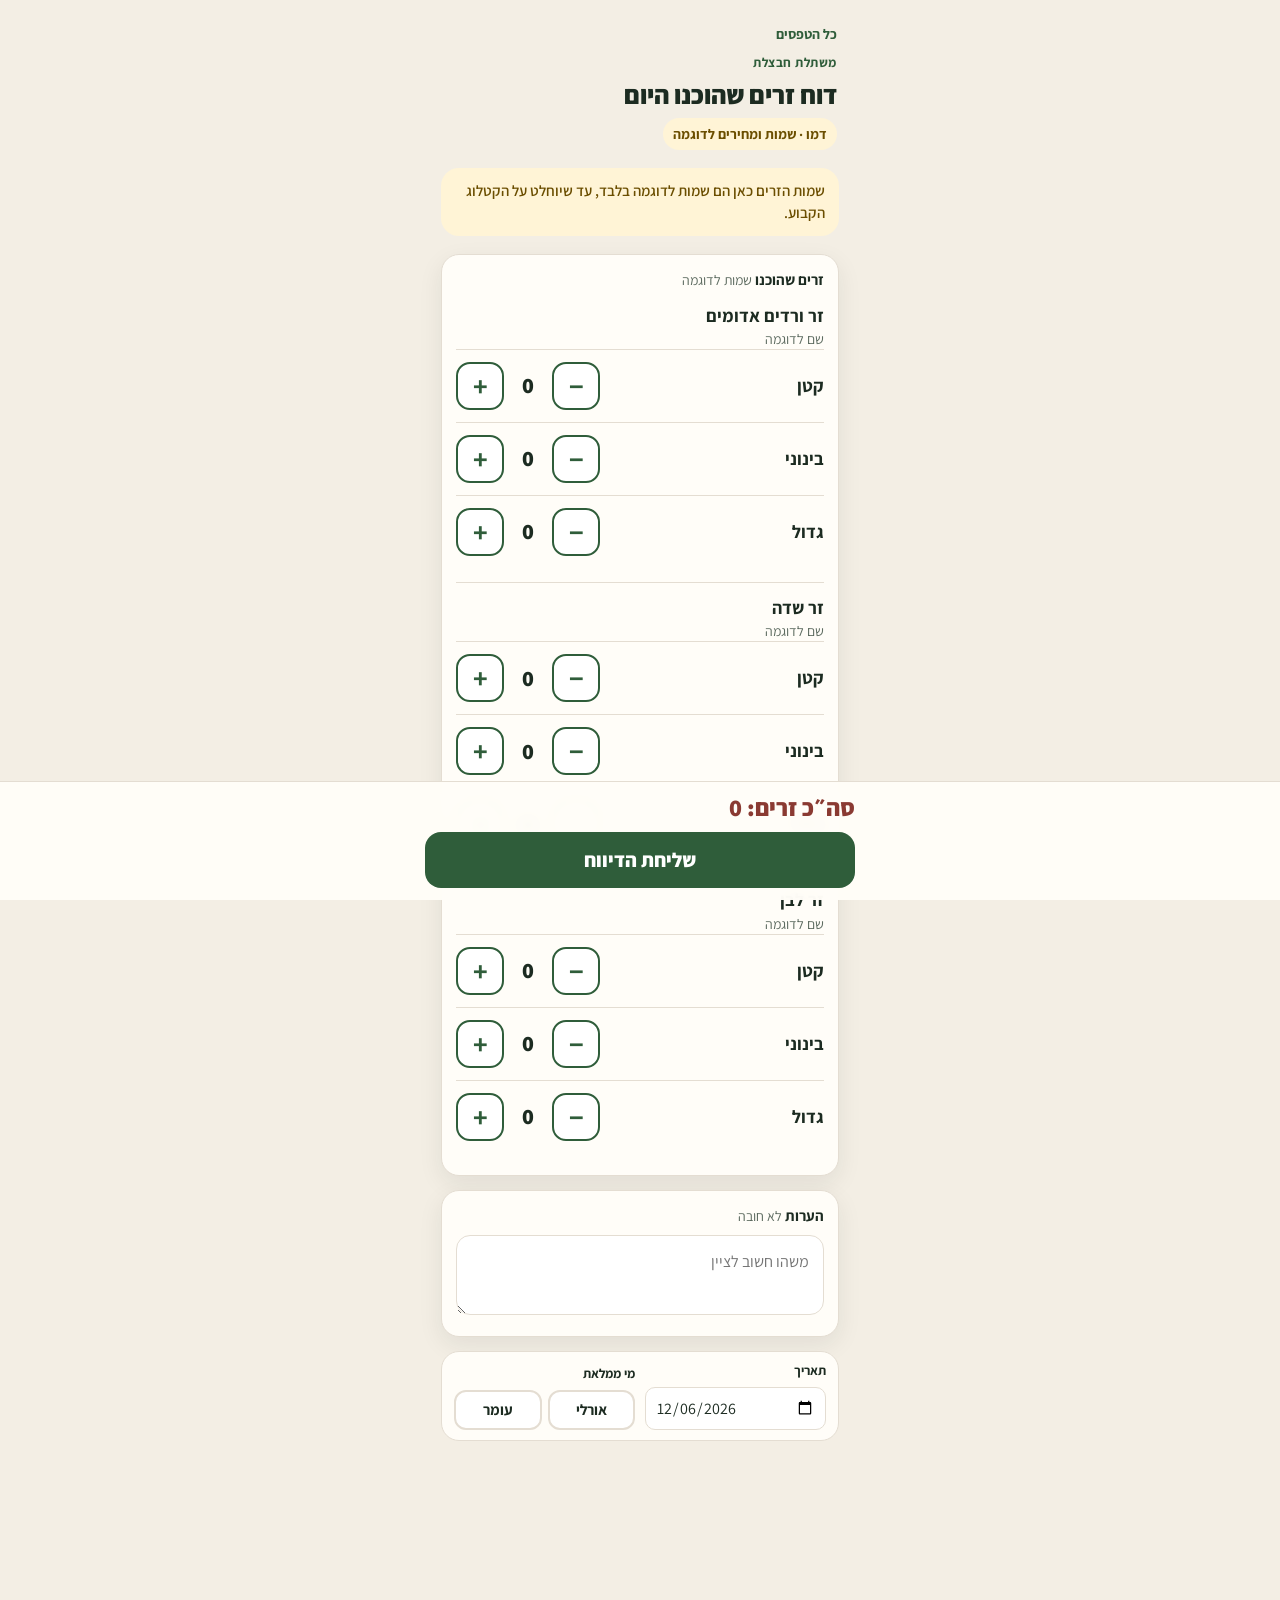
==== bouquets.html @ e7c390e2 "Add a home page and three more nursery phone forms. Prepared-bouquet, receiving, and waste reports s" ====
<!DOCTYPE html>
<html lang="he" dir="rtl">
<head>
  <meta charset="utf-8" />
  <meta name="viewport" content="width=device-width, initial-scale=1, viewport-fit=cover" />
  <meta name="apple-mobile-web-app-capable" content="yes" />
  <title>דוח זרים שהוכנו היום | משתלת חבצלת</title>
  <link rel="preconnect" href="https://fonts.googleapis.com" />
  <link rel="preconnect" href="https://fonts.gstatic.com" crossorigin />
  <link href="https://fonts.googleapis.com/css2?family=Assistant:wght@400;600;700;800&display=swap" rel="stylesheet" />
  <link rel="stylesheet" href="styles.css" />
  <style>.wrap { padding-bottom: calc(200px + var(--safe-bottom)); }</style>
</head>
<body>
  <div class="wrap" id="form-view">
    <header class="top">
      <p class="nav-home"><a href="./">כל הטפסים</a></p>
      <p class="brand">משתלת חבצלת</p>
      <h1>דוח זרים שהוכנו היום</h1>
      <span class="badge">דמו · שמות ומחירים לדוגמה</span>
    </header>
    <div class="banner">שמות הזרים כאן הם שמות לדוגמה בלבד, עד שיוחלט על הקטלוג הקבוע.</div>
    
    <div class="card">
      <div class="label">זרים שהוכנו <span class="hint">שמות לדוגמה</span></div>
      <div id="bouquet-list"></div>
    </div>
    
    <div class="card">
      <label class="label" for="notes">הערות <span class="hint">לא חובה</span></label>
      <textarea id="notes" placeholder="משהו חשוב לציין"></textarea>
    </div>

    
    <div class="card compact">
      <div class="meta">
        <div>
          <label class="label" for="date" style="font-size:13px;margin-bottom:6px">תאריך</label>
          <input id="date" type="date" required />
        </div>
        <div>
          <div class="label" id="who-label" style="font-size:13px;margin-bottom:6px">מי ממלאת</div>
          <div class="who" role="group" aria-labelledby="who-label">
            <button type="button" data-who="אורלי" aria-pressed="false">אורלי</button>
            <button type="button" data-who="עומר" aria-pressed="false">עומר</button>
          </div>
        </div>
      </div>
    </div>


    <p class="error" id="error" role="alert"></p>
  </div>
  <div class="dock" id="dock">
    <div class="dock-inner">
      <div class="sticker" id="sticker" aria-live="polite">סה״כ זרים: 0</div>
      <button type="button" class="submit" id="submit">שליחת הדיווח</button>
    </div>
  </div>
  <div class="wrap success" id="success-view">
    <header class="top">
      <p class="brand">משתלת חבצלת</p>
      <span class="badge">דמו · שמות ומחירים לדוגמה</span>
      <h1 id="success-title">הדיווח מוכן</h1>
    </header>
    <div class="card"><ul class="summary" id="summary"></ul></div>
    <p class="note-limit" id="save-note"></p>
    <button type="button" class="again" id="again">דיווח נוסף</button>
    <a class="home-btn" href="./">חזרה לכל הטפסים</a>
  </div>
  <script src="app-common.js"></script>
  <script>
  
    (function () {
      const H = Havatzelet;
      const qty = H.emptyBouquetQty();
      let who = "";
      document.getElementById("date").value = H.todayISO();
      H.bindWho(function () { return who; }, function (v) { who = v; });
      H.renderBouquetSteppers(document.getElementById("bouquet-list"), qty, { onChange: renderBar });

      function total() {
        return Object.keys(qty).reduce(function (s, k) { return s + qty[k]; }, 0);
      }
      function renderBar() {
        document.getElementById("sticker").textContent = "סה״כ זרים: " + total();
      }
      function fields() {
        const f = {
          "תאריך": document.getElementById("date").value,
          "מי מילא": who,
          "סה\"כ זרים": total(),
          "הערות": document.getElementById("notes").value.trim()
        };
        Object.keys(qty).forEach(function (k) { f[k] = qty[k]; });
        return f;
      }
      function lines() {
        const out = [["תאריך", document.getElementById("date").value], ["מי מילאה", who]];
        Object.keys(qty).forEach(function (k) { if (qty[k]) out.push([k, String(qty[k])]); });
        out.push(["סה״כ זרים", String(total())]);
        const notes = document.getElementById("notes").value.trim();
        if (notes) out.push(["הערות", notes]);
        return out;
      }
      document.getElementById("submit").addEventListener("click", function () {
        if (!who) return H.showError("צריך לבחור מי ממלאת: אורלי או עומר.");
        if (total() === 0) return H.showError("צריך לבחור לפחות זר אחד.");
        H.hideError();
        const btn = document.getElementById("submit");
        btn.disabled = true; btn.textContent = "שולחת…";
        H.submit("bouquets-today", fields(), null)
          .then(function () { H.showSuccess(lines(), true); })
          .catch(function () { H.showError("השליחה לגיליון לא הצליחה. אם זו הפעם הראשונה לטופס הזה, צריך לפרוס מחדש את הסקריפט."); })
          .finally(function () { btn.disabled = false; btn.textContent = "שליחת הדיווח"; });
      });
      document.getElementById("again").addEventListener("click", function () { location.reload(); });
      renderBar();
    })();

  </script>
</body>
</html>
---- styles.css ----
/* משתלת חבצלת — shared phone-form styles */
:root {
  --bg: #f3eee4;
  --paper: #fffdf8;
  --ink: #1c2b21;
  --muted: #5d6b60;
  --line: #e4ddd2;
  --green: #2f5d3a;
  --green-dark: #244830;
  --green-soft: #e7f0e8;
  --rose: #8a3a32;
  --warn-bg: #fff4d6;
  --warn-ink: #6b4e00;
  --danger-bg: #fdecea;
  --danger-ink: #8a3a32;
  --shadow: 0 8px 24px rgba(28, 43, 33, 0.08);
  --radius: 18px;
  --safe-bottom: env(safe-area-inset-bottom, 0px);
}
* { box-sizing: border-box; }
html, body {
  margin: 0;
  padding: 0;
  background: var(--bg);
  color: var(--ink);
  font-family: Assistant, "Segoe UI", "Arial Hebrew", Arial, sans-serif;
  font-size: 18px;
  line-height: 1.45;
}
body { min-height: 100dvh; }
button, input, textarea, select { font: inherit; color: inherit; }
button { cursor: pointer; }
a { color: var(--green); }
.wrap {
  max-width: 430px;
  margin: 0 auto;
  padding: 16px 16px calc(230px + var(--safe-bottom));
}
.wrap.home { padding-bottom: 32px; }
.nav-home { margin: 0 0 8px; }
.nav-home a {
  color: var(--green);
  font-weight: 700;
  font-size: 14px;
  text-decoration: none;
}
header.top { padding: 4px 2px 4px; }
.brand {
  font-size: 13px;
  font-weight: 700;
  letter-spacing: 0.04em;
  color: var(--green);
  margin: 0 0 6px;
}
h1 {
  margin: 0 0 8px;
  font-size: 26px;
  line-height: 1.2;
  font-weight: 800;
}
.badge {
  display: inline-block;
  background: var(--warn-bg);
  color: var(--warn-ink);
  font-weight: 700;
  font-size: 14px;
  padding: 6px 10px;
  border-radius: 999px;
}
.banner {
  margin: 14px 0 18px;
  background: var(--warn-bg);
  color: var(--warn-ink);
  border-radius: var(--radius);
  padding: 12px 14px;
  font-weight: 600;
  font-size: 15px;
}
.banner.danger {
  background: var(--danger-bg);
  color: var(--danger-ink);
}
.card {
  background: var(--paper);
  border: 1px solid var(--line);
  border-radius: var(--radius);
  padding: 14px;
  margin: 0 0 14px;
  box-shadow: var(--shadow);
}
.card.compact { padding: 10px 12px; box-shadow: none; }
.label {
  display: block;
  font-weight: 700;
  font-size: 15px;
  margin-bottom: 8px;
}
.hint { color: var(--muted); font-size: 14px; font-weight: 400; }
input[type="date"],
input[type="number"],
input[type="text"],
textarea {
  width: 100%;
  border: 1px solid var(--line);
  background: #fff;
  border-radius: 14px;
  padding: 14px 14px;
  font-size: 16px;
  outline: none;
  appearance: none;
  -webkit-appearance: none;
}
.compact input[type="date"] {
  padding: 8px 10px;
  border-radius: 10px;
  min-height: 40px;
}
input:focus, textarea:focus {
  border-color: var(--green);
  box-shadow: 0 0 0 3px rgba(47, 93, 58, 0.15);
}
textarea { min-height: 80px; resize: vertical; }
.meta {
  display: grid;
  grid-template-columns: 1fr 1fr;
  gap: 10px;
  align-items: end;
}
.meta .who, .who { display: flex; gap: 6px; }
.who button {
  flex: 1;
  min-height: 44px;
  border-radius: 12px;
  border: 2px solid var(--line);
  background: #fff;
  font-weight: 700;
  font-size: 16px;
}
.compact .who button { min-height: 40px; font-size: 15px; }
.who button[aria-pressed="true"],
.chip[aria-pressed="true"] {
  border-color: var(--green);
  background: var(--green-soft);
  color: var(--green-dark);
}
.stem, .size-row {
  display: flex;
  align-items: center;
  justify-content: space-between;
  gap: 12px;
  padding: 12px 0;
  border-top: 1px solid var(--line);
}
.stem:first-of-type, .bouquet:first-of-type .size-row:first-child, .size-list .size-row:first-child { border-top: 0; padding-top: 2px; }
.stem-name, .size-name, .bouquet-name { font-weight: 700; }
.stem-price, .size-price { color: var(--muted); font-size: 14px; font-weight: 600; margin-top: 2px; }
.bouquet { padding: 4px 0 8px; }
.bouquet + .bouquet { border-top: 1px solid var(--line); margin-top: 6px; padding-top: 12px; }
.stepper { display: flex; align-items: center; gap: 8px; flex-shrink: 0; }
.stepper button {
  width: 48px;
  height: 48px;
  border-radius: 14px;
  border: 2px solid var(--green);
  background: #fff;
  color: var(--green);
  font-size: 28px;
  line-height: 1;
  font-weight: 700;
  padding: 0;
}
.stepper button:active { background: var(--green-soft); }
.stepper .qty {
  min-width: 32px;
  text-align: center;
  font-weight: 800;
  font-size: 22px;
}
.chips { display: flex; flex-wrap: wrap; gap: 8px; }
.chip {
  min-height: 44px;
  padding: 8px 14px;
  border-radius: 12px;
  border: 2px solid var(--line);
  background: #fff;
  font-weight: 700;
  font-size: 16px;
}
.reason-chip { flex: 1 1 calc(50% - 8px); min-height: 48px; text-align: center; }
.line-grid {
  display: grid;
  grid-template-columns: 1fr 1fr;
  gap: 8px;
  margin-top: 8px;
}
.line-total { margin-top: 8px; font-weight: 700; font-size: 15px; }
.extra-row { padding: 10px 0; border-top: 1px solid var(--line); }
.add-btn, .remove-btn, .linkish {
  background: none;
  border: 0;
  color: var(--green-dark);
  font-weight: 700;
  padding: 10px 0;
}
.remove-btn { color: var(--rose); }
.photo-box {
  display: block;
  border: 2px dashed var(--line);
  border-radius: 14px;
  padding: 16px;
  text-align: center;
  background: #fff;
  min-height: 56px;
  font-weight: 700;
  color: var(--green-dark);
}
.photo-box input { position: absolute; width: 1px; height: 1px; opacity: 0; overflow: hidden; }
.photo-preview {
  margin-top: 12px;
  width: 100%;
  max-height: 220px;
  object-fit: cover;
  border-radius: 12px;
  display: none;
}
.check-row {
  display: flex;
  align-items: flex-start;
  gap: 10px;
  font-weight: 700;
}
.check-row input[type="checkbox"] {
  width: 22px;
  height: 22px;
  margin-top: 2px;
  flex-shrink: 0;
  accent-color: var(--green);
}
.error {
  display: none;
  margin: 0 0 12px;
  color: var(--rose);
  font-weight: 700;
  font-size: 15px;
}
.dock {
  position: fixed;
  right: 0; left: 0; bottom: 0;
  background: rgba(255, 253, 248, 0.96);
  backdrop-filter: blur(8px);
  border-top: 1px solid var(--line);
  padding: 10px 16px calc(12px + var(--safe-bottom));
}
.dock-inner { max-width: 430px; margin: 0 auto; }
.raw, .sub { margin: 0; color: var(--muted); font-size: 14px; font-weight: 600; }
.sub.warn { color: var(--rose); }
.sticker {
  margin: 2px 0 10px;
  font-size: 24px;
  line-height: 1.15;
  font-weight: 800;
  color: var(--rose);
}
.submit {
  width: 100%;
  min-height: 56px;
  border: 0;
  border-radius: 16px;
  background: var(--green);
  color: #fff;
  font-weight: 800;
  font-size: 20px;
}
.submit:disabled { opacity: 0.55; }
.submit:active { background: var(--green-dark); }
.success { display: none; }
.success h1 { margin-top: 12px; }
.summary { list-style: none; margin: 0; padding: 0; }
.summary li {
  display: flex;
  justify-content: space-between;
  gap: 12px;
  padding: 8px 0;
  border-bottom: 1px solid var(--line);
  font-weight: 600;
}
.again, .home-btn {
  width: 100%;
  min-height: 52px;
  margin-top: 12px;
  border-radius: 16px;
  border: 2px solid var(--green);
  background: #fff;
  color: var(--green-dark);
  font-weight: 800;
  display: flex;
  align-items: center;
  justify-content: center;
  text-decoration: none;
}
.note-limit {
  margin-top: 14px;
  font-size: 15px;
  color: var(--muted);
  font-weight: 600;
}
.home-list { list-style: none; margin: 0; padding: 0; }
.home-list a {
  display: block;
  background: var(--paper);
  border: 1px solid var(--line);
  border-radius: var(--radius);
  padding: 16px;
  margin: 0 0 12px;
  box-shadow: var(--shadow);
  text-decoration: none;
  color: inherit;
}
.home-list h2 { margin: 0 0 4px; font-size: 20px; font-weight: 800; color: var(--green-dark); }
.home-list p { margin: 0; color: var(--muted); font-size: 15px; font-weight: 600; }
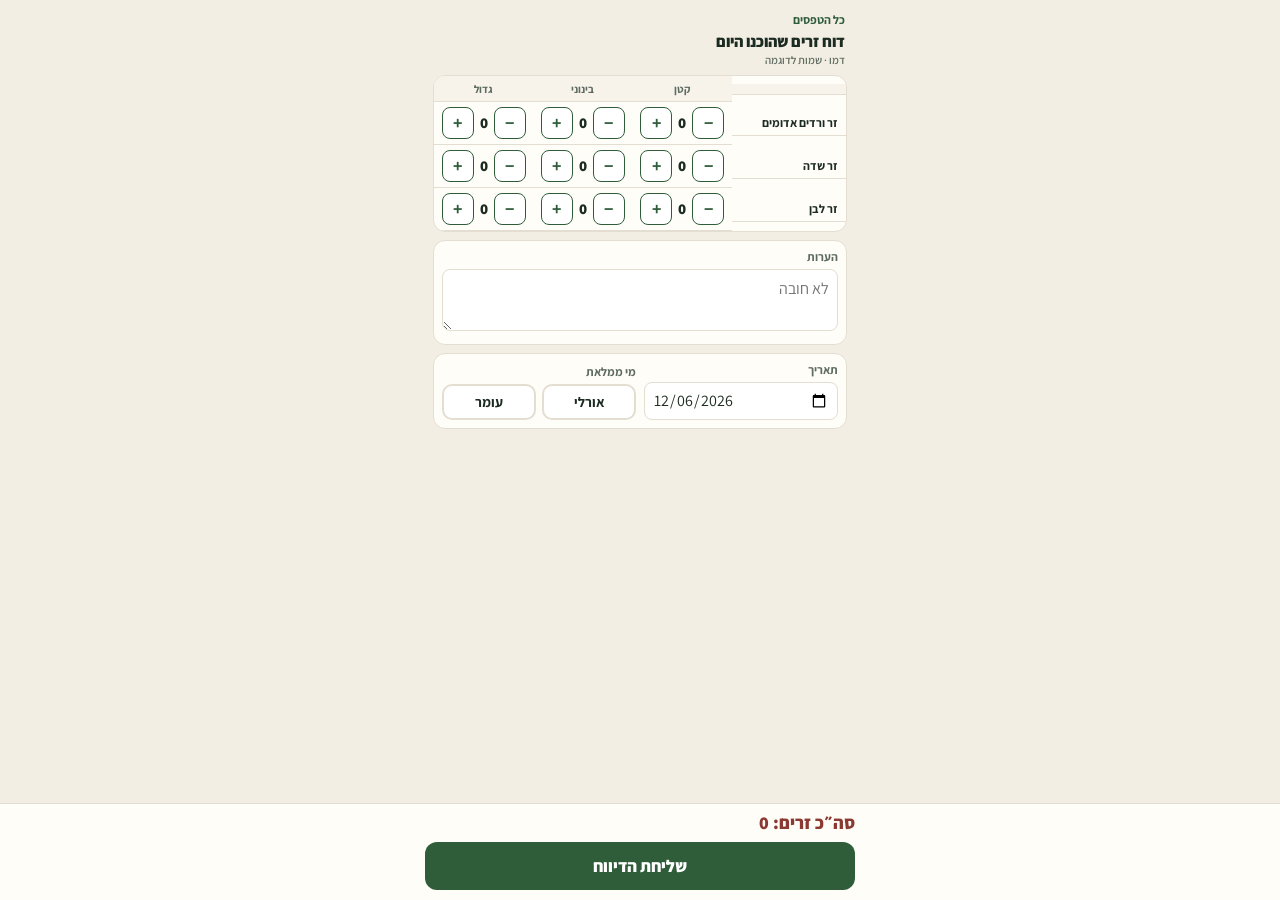
==== commit c9b0c99c: "Tighten the phone forms into compact table layouts. One row per item, smaller titles, and 32px stepp" ====
--- a/bouquets.html
+++ b/bouquets.html
@@ -9,37 +9,32 @@
   <link rel="preconnect" href="https://fonts.gstatic.com" crossorigin />
   <link href="https://fonts.googleapis.com/css2?family=Assistant:wght@400;600;700;800&display=swap" rel="stylesheet" />
   <link rel="stylesheet" href="styles.css" />
-  <style>.wrap { padding-bottom: calc(200px + var(--safe-bottom)); }</style>
+  <style>.wrap { padding-bottom: calc(150px + var(--safe-bottom)); }</style>
 </head>
 <body>
   <div class="wrap" id="form-view">
     <header class="top">
       <p class="nav-home"><a href="./">כל הטפסים</a></p>
-      <p class="brand">משתלת חבצלת</p>
       <h1>דוח זרים שהוכנו היום</h1>
-      <span class="badge">דמו · שמות ומחירים לדוגמה</span>
+      <p class="subhead">דמו · שמות לדוגמה</p>
     </header>
-    <div class="banner">שמות הזרים כאן הם שמות לדוגמה בלבד, עד שיוחלט על הקטלוג הקבוע.</div>
     
-    <div class="card">
-      <div class="label">זרים שהוכנו <span class="hint">שמות לדוגמה</span></div>
+    <div class="card table-card">
       <div id="bouquet-list"></div>
     </div>
-    
-    <div class="card">
-      <label class="label" for="notes">הערות <span class="hint">לא חובה</span></label>
-      <textarea id="notes" placeholder="משהו חשוב לציין"></textarea>
+    <div class="card compact">
+      <label class="label" for="notes">הערות</label>
+      <textarea id="notes" placeholder="לא חובה"></textarea>
     </div>
-
     
     <div class="card compact">
       <div class="meta">
         <div>
-          <label class="label" for="date" style="font-size:13px;margin-bottom:6px">תאריך</label>
+          <label class="label" for="date">תאריך</label>
           <input id="date" type="date" required />
         </div>
         <div>
-          <div class="label" id="who-label" style="font-size:13px;margin-bottom:6px">מי ממלאת</div>
+          <div class="label" id="who-label">מי ממלאת</div>
           <div class="who" role="group" aria-labelledby="who-label">
             <button type="button" data-who="אורלי" aria-pressed="false">אורלי</button>
             <button type="button" data-who="עומר" aria-pressed="false">עומר</button>
@@ -59,9 +54,8 @@
   </div>
   <div class="wrap success" id="success-view">
     <header class="top">
-      <p class="brand">משתלת חבצלת</p>
-      <span class="badge">דמו · שמות ומחירים לדוגמה</span>
       <h1 id="success-title">הדיווח מוכן</h1>
+      <p class="subhead">דמו · שמות ומחירים לדוגמה</p>
     </header>
     <div class="card"><ul class="summary" id="summary"></ul></div>
     <p class="note-limit" id="save-note"></p>
@@ -78,7 +72,6 @@
       document.getElementById("date").value = H.todayISO();
       H.bindWho(function () { return who; }, function (v) { who = v; });
       H.renderBouquetSteppers(document.getElementById("bouquet-list"), qty, { onChange: renderBar });
-
       function total() {
         return Object.keys(qty).reduce(function (s, k) { return s + qty[k]; }, 0);
       }
--- a/styles.css
+++ b/styles.css
@@ -1,4 +1,4 @@
-/* משתלת חבצלת — shared phone-form styles */
+/* משתלת חבצלת — compact phone-form styles */
 :root {
   --bg: #f3eee4;
   --paper: #fffdf8;
@@ -11,10 +11,8 @@
   --rose: #8a3a32;
   --warn-bg: #fff4d6;
   --warn-ink: #6b4e00;
-  --danger-bg: #fdecea;
-  --danger-ink: #8a3a32;
-  --shadow: 0 8px 24px rgba(28, 43, 33, 0.08);
-  --radius: 18px;
+  --shadow: 0 4px 14px rgba(28, 43, 33, 0.07);
+  --radius: 12px;
   --safe-bottom: env(safe-area-inset-bottom, 0px);
 }
 * { box-sizing: border-box; }
@@ -24,8 +22,8 @@
   background: var(--bg);
   color: var(--ink);
   font-family: Assistant, "Segoe UI", "Arial Hebrew", Arial, sans-serif;
-  font-size: 18px;
-  line-height: 1.45;
+  font-size: 16px;
+  line-height: 1.35;
 }
 body { min-height: 100dvh; }
 button, input, textarea, select { font: inherit; color: inherit; }
@@ -34,68 +32,57 @@
 .wrap {
   max-width: 430px;
   margin: 0 auto;
-  padding: 16px 16px calc(230px + var(--safe-bottom));
-}
-.wrap.home { padding-bottom: 32px; }
-.nav-home { margin: 0 0 8px; }
+  padding: 8px 8px calc(170px + var(--safe-bottom));
+}
+.wrap.home { padding: 10px 12px 28px; }
+.nav-home { margin: 0; }
 .nav-home a {
   color: var(--green);
   font-weight: 700;
-  font-size: 14px;
+  font-size: 12px;
   text-decoration: none;
 }
-header.top { padding: 4px 2px 4px; }
-.brand {
-  font-size: 13px;
+header.top { padding: 0 2px; }
+.brand { display: none; }
+.wrap.home .brand {
+  display: block;
+  font-size: 11px;
   font-weight: 700;
   letter-spacing: 0.04em;
   color: var(--green);
-  margin: 0 0 6px;
+  margin: 0 0 2px;
 }
 h1 {
-  margin: 0 0 8px;
-  font-size: 26px;
-  line-height: 1.2;
-  font-weight: 800;
-}
-.badge {
-  display: inline-block;
-  background: var(--warn-bg);
-  color: var(--warn-ink);
-  font-weight: 700;
-  font-size: 14px;
-  padding: 6px 10px;
-  border-radius: 999px;
-}
-.banner {
-  margin: 14px 0 18px;
-  background: var(--warn-bg);
-  color: var(--warn-ink);
-  border-radius: var(--radius);
-  padding: 12px 14px;
+  margin: 2px 0 0;
+  font-size: 16px;
+  line-height: 1.25;
+  font-weight: 800;
+}
+.subhead {
+  margin: 1px 0 8px;
+  font-size: 11px;
   font-weight: 600;
-  font-size: 15px;
-}
-.banner.danger {
-  background: var(--danger-bg);
-  color: var(--danger-ink);
-}
+  color: var(--muted);
+}
+.badge { display: none; }
+.banner { display: none; }
 .card {
   background: var(--paper);
   border: 1px solid var(--line);
   border-radius: var(--radius);
-  padding: 14px;
-  margin: 0 0 14px;
-  box-shadow: var(--shadow);
-}
-.card.compact { padding: 10px 12px; box-shadow: none; }
+  padding: 8px;
+  margin: 0 0 8px;
+}
+.card.table-card { padding: 0; overflow: hidden; }
+.card.compact { padding: 8px; }
 .label {
   display: block;
   font-weight: 700;
-  font-size: 15px;
-  margin-bottom: 8px;
-}
-.hint { color: var(--muted); font-size: 14px; font-weight: 400; }
+  font-size: 12px;
+  margin-bottom: 4px;
+  color: var(--muted);
+}
+.hint { color: var(--muted); font-size: 11px; font-weight: 400; }
 input[type="date"],
 input[type="number"],
 input[type="text"],
@@ -103,145 +90,214 @@
   width: 100%;
   border: 1px solid var(--line);
   background: #fff;
-  border-radius: 14px;
-  padding: 14px 14px;
+  border-radius: 8px;
+  padding: 8px 8px;
   font-size: 16px;
   outline: none;
   appearance: none;
   -webkit-appearance: none;
+  min-width: 0;
 }
 .compact input[type="date"] {
-  padding: 8px 10px;
-  border-radius: 10px;
-  min-height: 40px;
+  padding: 6px 8px;
+  min-height: 36px;
 }
 input:focus, textarea:focus {
   border-color: var(--green);
   box-shadow: 0 0 0 3px rgba(47, 93, 58, 0.15);
 }
-textarea { min-height: 80px; resize: vertical; }
+textarea { min-height: 52px; resize: vertical; }
 .meta {
   display: grid;
   grid-template-columns: 1fr 1fr;
-  gap: 10px;
+  gap: 8px;
   align-items: end;
 }
 .meta .who, .who { display: flex; gap: 6px; }
 .who button {
   flex: 1;
-  min-height: 44px;
-  border-radius: 12px;
+  min-height: 36px;
+  border-radius: 10px;
   border: 2px solid var(--line);
   background: #fff;
   font-weight: 700;
-  font-size: 16px;
-}
-.compact .who button { min-height: 40px; font-size: 15px; }
+  font-size: 14px;
+}
 .who button[aria-pressed="true"],
 .chip[aria-pressed="true"] {
   border-color: var(--green);
   background: var(--green-soft);
   color: var(--green-dark);
 }
-.stem, .size-row {
-  display: flex;
-  align-items: center;
-  justify-content: space-between;
-  gap: 12px;
-  padding: 12px 0;
-  border-top: 1px solid var(--line);
-}
-.stem:first-of-type, .bouquet:first-of-type .size-row:first-child, .size-list .size-row:first-child { border-top: 0; padding-top: 2px; }
-.stem-name, .size-name, .bouquet-name { font-weight: 700; }
-.stem-price, .size-price { color: var(--muted); font-size: 14px; font-weight: 600; margin-top: 2px; }
-.bouquet { padding: 4px 0 8px; }
-.bouquet + .bouquet { border-top: 1px solid var(--line); margin-top: 6px; padding-top: 12px; }
-.stepper { display: flex; align-items: center; gap: 8px; flex-shrink: 0; }
+.stepper {
+  display: flex;
+  align-items: center;
+  justify-content: center;
+  gap: 1px;
+  flex-shrink: 0;
+}
 .stepper button {
-  width: 48px;
-  height: 48px;
-  border-radius: 14px;
-  border: 2px solid var(--green);
+  width: 32px;
+  height: 32px;
+  border-radius: 8px;
+  border: 1.5px solid var(--green);
   background: #fff;
   color: var(--green);
-  font-size: 28px;
+  font-size: 18px;
   line-height: 1;
   font-weight: 700;
   padding: 0;
+  flex-shrink: 0;
 }
 .stepper button:active { background: var(--green-soft); }
 .stepper .qty {
-  min-width: 32px;
+  min-width: 18px;
   text-align: center;
   font-weight: 800;
-  font-size: 22px;
-}
-.chips { display: flex; flex-wrap: wrap; gap: 8px; }
+  font-size: 15px;
+}
+/* Tables */
+.grid-bq, .grid-recv, .grid-stem {
+  display: grid;
+  width: 100%;
+  align-items: center;
+}
+.grid-bq { grid-template-columns: minmax(78px, 1.15fr) repeat(3, minmax(74px, 1fr)); }
+.grid-recv { grid-template-columns: minmax(70px, 1.1fr) 86px 68px 48px; }
+.grid-stem { grid-template-columns: minmax(90px, 1.2fr) 90px 64px; }
+.grid-bq .th, .grid-recv .th, .grid-stem .th,
+.grid-bq .td, .grid-recv .td, .grid-stem .td {
+  padding: 5px 3px;
+  border-bottom: 1px solid var(--line);
+  min-width: 0;
+}
+.grid-bq .th, .grid-recv .th, .grid-stem .th {
+  font-size: 11px;
+  font-weight: 700;
+  color: var(--muted);
+  text-align: center;
+  padding-top: 6px;
+  padding-bottom: 4px;
+  background: #f7f3eb;
+}
+.grid-bq .th.name, .grid-recv .th.name, .grid-stem .th.name,
+.grid-bq .td.name, .grid-recv .td.name, .grid-stem .td.name {
+  text-align: right;
+  padding-inline: 8px 4px;
+}
+.grid-bq .td.name, .grid-recv .td.name, .grid-stem .td.name {
+  font-size: 12px;
+  font-weight: 700;
+  line-height: 1.2;
+}
+.grid-bq .td.cell, .grid-recv .td.cell, .grid-stem .td.cell {
+  display: flex;
+  justify-content: center;
+  align-items: center;
+}
+.td.sum, .th.sum { text-align: left; padding-left: 8px; font-weight: 800; font-size: 12px; }
+.cost-in {
+  width: 100%;
+  max-width: 68px;
+  height: 32px;
+  padding: 4px 2px;
+  font-size: 16px;
+  border-radius: 8px;
+  text-align: center;
+}
+.name-in {
+  width: 100%;
+  height: 32px;
+  padding: 4px 6px;
+  font-size: 13px;
+  border-radius: 8px;
+}
+.tabs {
+  display: flex;
+  border: 1px solid var(--line);
+  border-radius: 10px;
+  overflow: hidden;
+  margin: 0 0 8px;
+  background: #fff;
+}
+.tabs button {
+  flex: 1;
+  min-height: 38px;
+  border: 0;
+  background: transparent;
+  font-weight: 800;
+  font-size: 14px;
+}
+.tabs button[aria-selected="true"] {
+  background: var(--green);
+  color: #fff;
+}
+.chips { display: flex; flex-wrap: wrap; gap: 6px; }
 .chip {
-  min-height: 44px;
-  padding: 8px 14px;
-  border-radius: 12px;
+  min-height: 36px;
+  padding: 6px 10px;
+  border-radius: 10px;
   border: 2px solid var(--line);
   background: #fff;
   font-weight: 700;
-  font-size: 16px;
-}
-.reason-chip { flex: 1 1 calc(50% - 8px); min-height: 48px; text-align: center; }
-.line-grid {
+  font-size: 13px;
+}
+.reason-chip { flex: 1 1 calc(50% - 6px); min-height: 36px; text-align: center; }
+.inline-row {
   display: grid;
   grid-template-columns: 1fr 1fr;
-  gap: 8px;
-  margin-top: 8px;
-}
-.line-total { margin-top: 8px; font-weight: 700; font-size: 15px; }
-.extra-row { padding: 10px 0; border-top: 1px solid var(--line); }
-.add-btn, .remove-btn, .linkish {
+  gap: 6px;
+  align-items: end;
+}
+.add-btn, .remove-btn, .linkish, .photo-link {
   background: none;
   border: 0;
   color: var(--green-dark);
   font-weight: 700;
-  padding: 10px 0;
-}
-.remove-btn { color: var(--rose); }
+  padding: 8px;
+  font-size: 13px;
+}
+.remove-btn { color: var(--rose); padding: 0 4px; font-size: 18px; line-height: 1; min-width: 28px; min-height: 28px; }
 .photo-box {
-  display: block;
-  border: 2px dashed var(--line);
-  border-radius: 14px;
-  padding: 16px;
-  text-align: center;
-  background: #fff;
-  min-height: 56px;
-  font-weight: 700;
+  display: inline-flex;
+  align-items: center;
+  gap: 6px;
+  border: 1px dashed var(--line);
+  border-radius: 10px;
+  padding: 8px 10px;
+  background: #fff;
+  font-weight: 700;
+  font-size: 13px;
   color: var(--green-dark);
 }
 .photo-box input { position: absolute; width: 1px; height: 1px; opacity: 0; overflow: hidden; }
 .photo-preview {
-  margin-top: 12px;
-  width: 100%;
-  max-height: 220px;
+  margin-top: 8px;
+  width: 100%;
+  max-height: 120px;
   object-fit: cover;
-  border-radius: 12px;
+  border-radius: 8px;
   display: none;
 }
 .check-row {
   display: flex;
-  align-items: flex-start;
-  gap: 10px;
-  font-weight: 700;
+  align-items: center;
+  gap: 8px;
+  font-weight: 700;
+  font-size: 13px;
 }
 .check-row input[type="checkbox"] {
-  width: 22px;
-  height: 22px;
-  margin-top: 2px;
+  width: 20px;
+  height: 20px;
   flex-shrink: 0;
   accent-color: var(--green);
 }
 .error {
   display: none;
-  margin: 0 0 12px;
+  margin: 0 0 8px;
   color: var(--rose);
   font-weight: 700;
-  font-size: 15px;
+  font-size: 14px;
 }
 .dock {
   position: fixed;
@@ -249,46 +305,47 @@
   background: rgba(255, 253, 248, 0.96);
   backdrop-filter: blur(8px);
   border-top: 1px solid var(--line);
-  padding: 10px 16px calc(12px + var(--safe-bottom));
+  padding: 8px 12px calc(10px + var(--safe-bottom));
 }
 .dock-inner { max-width: 430px; margin: 0 auto; }
-.raw, .sub { margin: 0; color: var(--muted); font-size: 14px; font-weight: 600; }
+.raw, .sub { margin: 0; color: var(--muted); font-size: 13px; font-weight: 600; }
 .sub.warn { color: var(--rose); }
 .sticker {
-  margin: 2px 0 10px;
-  font-size: 24px;
-  line-height: 1.15;
+  margin: 0 0 8px;
+  font-size: 18px;
+  line-height: 1.2;
   font-weight: 800;
   color: var(--rose);
 }
 .submit {
   width: 100%;
-  min-height: 56px;
+  min-height: 48px;
   border: 0;
-  border-radius: 16px;
+  border-radius: 12px;
   background: var(--green);
   color: #fff;
   font-weight: 800;
-  font-size: 20px;
+  font-size: 17px;
 }
 .submit:disabled { opacity: 0.55; }
 .submit:active { background: var(--green-dark); }
 .success { display: none; }
-.success h1 { margin-top: 12px; }
+.success h1 { margin-top: 8px; font-size: 18px; }
 .summary { list-style: none; margin: 0; padding: 0; }
 .summary li {
   display: flex;
   justify-content: space-between;
   gap: 12px;
-  padding: 8px 0;
+  padding: 7px 0;
   border-bottom: 1px solid var(--line);
   font-weight: 600;
+  font-size: 14px;
 }
 .again, .home-btn {
   width: 100%;
-  min-height: 52px;
-  margin-top: 12px;
-  border-radius: 16px;
+  min-height: 44px;
+  margin-top: 10px;
+  border-radius: 12px;
   border: 2px solid var(--green);
   background: #fff;
   color: var(--green-dark);
@@ -298,23 +355,17 @@
   justify-content: center;
   text-decoration: none;
 }
-.note-limit {
-  margin-top: 14px;
-  font-size: 15px;
-  color: var(--muted);
-  font-weight: 600;
-}
+.note-limit { margin-top: 10px; font-size: 13px; color: var(--muted); font-weight: 600; }
 .home-list { list-style: none; margin: 0; padding: 0; }
 .home-list a {
   display: block;
   background: var(--paper);
   border: 1px solid var(--line);
   border-radius: var(--radius);
-  padding: 16px;
-  margin: 0 0 12px;
-  box-shadow: var(--shadow);
+  padding: 12px;
+  margin: 0 0 8px;
   text-decoration: none;
   color: inherit;
 }
-.home-list h2 { margin: 0 0 4px; font-size: 20px; font-weight: 800; color: var(--green-dark); }
-.home-list p { margin: 0; color: var(--muted); font-size: 15px; font-weight: 600; }
+.home-list h2 { margin: 0 0 2px; font-size: 16px; font-weight: 800; color: var(--green-dark); }
+.home-list p { margin: 0; color: var(--muted); font-size: 13px; font-weight: 600; }
